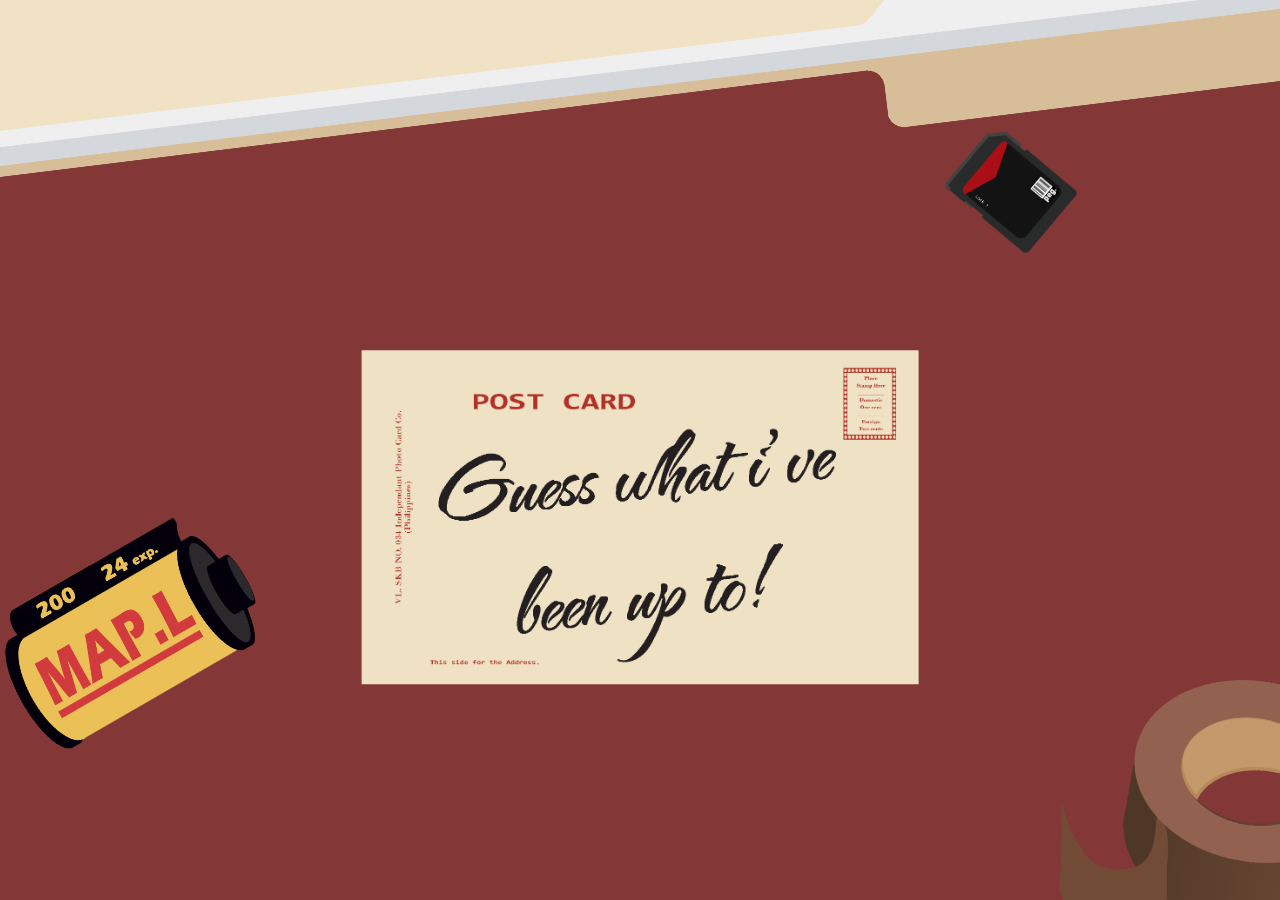
==== index.html @ 7d219b46 "Rename Index.html to index.html" ====
<!DOCTYPE html>
<html lang="en">
<head>
  <meta name="viewport" content="width=device-width, initial-scale=1.0">
  <title>My Portfolio</title>
  <link rel="stylesheet" href="style.css">
  <link rel="icon" type="image/x-icon" href="images/LOGO.png">
</head>


<body>
  <div class="container">
  <a href="About.html">
      <div class="letter"></div>
  </a>
      <div class="FOLDER"></div>
      <div class="SD"></div>
      <div class="FILM"></div>
      <div class="TAPE"></div>
</body>

</div>

</html>
---- style.css ----
/* General Styling */
body{
  background-color:#833737 ;
  font-family: "ByteBounce";
}

@font-face {
  font-family: ByteBounce;
  src: url(fonts/ByteBounce.ttf);
}

/* NAVIGATION */
ul {
  list-style-type: none;
}

a {
  display: inline-block;
  text-decoration: none;
  font-size: 3.5em;
  color: black;
  text-align: center;
}

a.PAGE{
color: #d65442;
}


a:hover{
  color: #d65442;
  cursor: grab;
}

nav{
  text-align: center;
  line-height: 250%;
}

.NAV_TEXT{
  position: fixed;
  bottom: 11%;
  left: -6%;
  width: 30%;
  height: 30%;
  transform: rotate(-10deg);
  z-index: 1;
}

.LETTER_MENU {
  background-image: url("images/OPEN_LETTER.png");
  position: fixed;
  bottom: 20%;
  left: -20%;
  width: 60%;
  height: 60%;
  transform: rotate(-10deg);
  background-size: contain;
  background-repeat: no-repeat;
  background-position: center;
  z-index: 1;
}

.FOLDER_BG{
  background-image: url("images/FOLDER.png");
  position: fixed;
  top: -40%;
  left: -65%;
  transform: rotate(-70deg);
  width: 100%;
  height: 100%;
  background-size: contain;
  background-repeat: no-repeat;
  background-position: center;
}

.FILM_BG{
  background-image: url("images/FILM.png");
  position: fixed;
  top: 34%;
  left: 3%;
  transform: rotate(10deg);
  width: 20%;
  height: 20%;
  background-size: contain;
  background-repeat: no-repeat;
  background-position: center;
}

.SD_BG{
  background-image: url("images/SD.png");
  position: fixed;
  top: 15%;
  left: 10%;
  transform: rotate(60deg);
  width: 12%;
  height: 12%;
  background-size: contain;
  background-repeat: no-repeat;
  background-position: center;
}



/* Home */
.letter {
  background-image: url("images/LETTER_BACK.png");
  position: fixed;
  top: 57.5%;
  left: 50%;
  transform: translate(-50%, -50%);
  width: 43.5%;
  height: 43.5%;
  background-size: contain;
  background-repeat: no-repeat;
  background-position: center;
}

.letter:hover {
  background-image: url("images/LETTER_FRONT.png");
  position: fixed;
  top: 54.5%;
  left: 50%;
  transform: translate(-50%, -50%);
  width: 50%;
  height: 50%;
  background-size: contain;
  background-repeat: no-repeat;
  background-position: center;
}

.SD{
  background-image: url("images/SD.png");
  position: fixed;
  top: 15%;
  left: 73%;
  transform: rotate(-50deg);
  width: 12%;
  height: 12%;
  background-size: contain;
  background-repeat: no-repeat;
  background-position: center;
}

.FILM{
  background-image: url("images/FILM.png");
  position: fixed;
  top: 60%;
  right: 80%;
  transform: rotate(-30deg);
  width: 20%;
  height: 20%;
  background-size: contain;
  background-repeat: no-repeat;
  background-position: center;
  z-index: 1;
}

.TAPE{
  background-image: url("images/TAPE.png");
  position: fixed;
  top: 75%;
  left: 80%;
  transform: rotate(10deg);
  width: 30%;
  height: 30%;
  background-size: contain;
  background-repeat: no-repeat;
  background-position: center;
}

.FOLDER{
  background-image: url("images/FOLDERSHORT.png");
  position: fixed;
  align-items: center;
  bottom: 40%;
  left: -10%;
  transform: rotate(-7deg);
  width: 120%;
  height: 120%;
  background-size: contain;
  background-repeat: no-repeat;
  background-position: center;
}





/* About */
.container {
  width: 100%;
  height: 100%;
  
}


.me{
  background-image: url("images/ME.png") ;
  top: -1%;  
  right: 5%;
  position: absolute;
  width: 90%;
  height: 100%;
  background-size: contain;
  background-repeat: no-repeat;
  background-position: center;
  z-index: 1;
}


section.ME{
  background-color: #f3eee9;
  position: absolute;
  top: 15%;  
  right: 3%;
  border-radius: 0.25em;
  display: inline-block;
  padding: 5%;
  padding-top: 1%;
  font-size: 40px;
  line-height: 40px;
  width: 55%;
  height: 60%;
  margin: 1%;

}

.selfie{
  background-image: url("images/selfie.png") ;
  top: 105%;  
  right: 70%;
  position: absolute;
  width: 50%;
  height: 50%;
  background-size: contain;
  background-repeat: no-repeat;
  background-position: center;
  z-index: 1;
}

section.ABOUT{
  background-color: #f3eee9;
  position: absolute;
  top: 20%;  
  right: 3%;
  border-radius: 0.25em;
  display: inline-block;
  padding-top: 60%;
  padding: 5%;
  font-size: 40px;
  line-height: 40px;
  margin: 1%;
  margin-top: 40%;
  width: 55%;
  height: 60%
}

.p{
  color: black;
}




/* Contact Info */
.contact-form{
  width: 600px;
  border-radius: 10px;

}

.btn {
  padding: 10px 40px;
  border-radius: 6px;
  font-family: "ByteBounce";
  font-size: 30px;
}

.btn:hover {
  background-color:  #f8ce65;
  color: #d82a2d;
}

textarea, input {
  padding: 10px 10px;
  border-radius: 6px;
  outline: none;
  width: 500px;
  text-align: left;
  border: #1d1817;
  border-style:ridge;
  font-family:monospace;
  font-size: 20px;
}

input {
  height: 25px;
}

input:hover , textarea:hover{
border: #d65442;
border-style: solid;
color: #d65442;
}

textarea {
  height: 240px;
}

form {
  font-size: 40px;
  line-height: 33px;
}

.CONTACT {
  background-color: #f3eee9;
  position: fixed;
  top: 4%;  
  right: 5%;
  border-radius: 10px;
  display: inline-block;
  padding: 80px;
  font-size: 40px;
  line-height: 40px;
  overflow-x: hidden;
  margin: 20px;
  width: 800px;
}





/* Socials */

.SOCIALS {
  position: fixed;
  top: 15%;
  left: 82%;
}

.social-nav {
  display: flex;
  position: absolute;
  top: 50%;
  left: 50%;
  transform: translate(-50%, -50%);
}

.social-nav li.nav {
  list-style: none;
}

.social-nav li a {
  width: 50px;
  height: 50px;
  background-color: #ffffff;
  font-size: 35px;
  align-items: center;
  justify-content: center;
  font-size: 25px;
  margin: 0 10px;
  display: flex;
  border-radius: 50%;
  position: relative;
  overflow: hidden;
  border: 3px solid #fff;
}





/* Icon */
.social-nav li a .icon {
  position: relative;
  color: #262626;
  transition: .5s;
  z-index: 3;
}

.social-nav li a:hover .icon {
  color: #fff;
  transform: rotateY(360deg);
}


.social-nav li a::before {
  content: "";
  position: absolute;
  top: 100%;
  left: 0;
  width: 100%;
  height: 100%;
  background: #d65442;
  transition: .5s;
  z-index: 2;
}

.social-nav li a:hover::before {
  top: 0;
}

ul li:nth-child(1) a:before{
  background: #f8ce65;
}

ul li:nth-child(2) a:before{
  background: #d65442;
}

ul li:nth-child(3) a:before {
  background: #833737;
}

ul li:nth-child(4) a:before {
  background:  #262626;
}







/* Portfolio */

.TITLE{
  position: absolute;
  font-size: 120px;
  top: 4%;
  left: 63%;
  transform: translateX(-50%);
  color: #f8ce65;
}

section.PORTFOLIO{
  background-color: #f3eee9;
  position: absolute;
  top: 15%;  
  right: 3%;
  border-radius: 10px;
  display: inline-block;
  padding: 80px;
  font-size: 40px;
  line-height: 40px;
  margin: 20px;
  width: 1090px;
  height: 2900px;
}

.SOD{
  position: absolute;
  top: 15%;
  left: 5%;
}

.SOD_ART{
  background-image: url("images/SOD_ART.png");
  position: absolute;
  width: 477.5px;
  height: 526.75px; 
  background-size: cover;
  top: 2%;
  left: 55%;
}

mark.PORT{
 font-size: 70px;
 background-color: #f3eee9;
}





/* Maharlika */

.MAHARLIKA{
  position: absolute;
  top: 20%;
  left: 6.5%;
}

.MAHARLIKA_IMG{
  background-image: url("images/MAHARLIKA.png");
  position: absolute;
  width: 1025.6px;
  height: 698px;
  background-size: cover;
  top: 23%;
  left: 9%;
}

.MAHA{
  position: absolute;
  top: 35.25%;
  left: 34.5%;
}

.MAHAR{
  position: absolute;
  top: 46%;
  left: 39%;
}





/* Taskly */

.TASKLY{
  position: absolute;
  top: 50%;
  left: 6.5%;
}

.TASKLY_IMG{
  background-image: url("images/TASKLY.png");
  position: absolute;
  width: 1144px;
  height: 639px;
  background-size: cover;
  top: 52%;
  left: 5%;
}





/* Record Store */

.RECORD{
  position: absolute;
  top: 75%;
  left: 6.5%;
}

.RECORD_IMG{
  background-image: url("images/RECORD.png");
  position: absolute;
  width: 1144px;
  height: 639px;
  background-size: cover;
  top: 77%;
  left: 5%;
}





/* Page Sizes */
body.HOME{
  height: 2300px;
}

body.PORTFOLIO{
  height: 3300px;
}


body.ABOUT{
  height: 1800px;
}



/* MEDIA STUFFS */
@media (max-width: 768px) {

html {
  overflow-x: hidden;
}

/* HOME 4 PHONE*/
.letter {
  top: 57.5%;
  left: 50%;
  width: 60%;
  height: 60%;
}

.letter:hover {
  top: 54.5%;
  left: 50%;
  width: 60%;
  height: 60%;
}

.SD{
  top: 15%;
  left: 73%;
  width: 10%;
  height: 10%;
}

.FILM{
  top: 60%;
  right: 80%;
  width: 30%;
  height: 30%;
}

.TAPE{
  top: 75%;
  left: 80%;
  width: 30%;
  height: 30%;
}

.FOLDER{
  bottom: 40%;
  left: -10%;
  width: 120%;
  height: 120%;
}


/* NAV 4 PHONE */
a {
  font-size: 3em;
}

.NAV_TEXT{
  bottom: -4.5%;
  left: -3%;
  width: 40%;
  height: 30%;
}

.LETTER_MENU {
  position: fixed;
  bottom: -20%;
  left: -9%;
  width: 60%;
  height: 60%;
}

.FOLDER_BG{
  top: -20%;
  left: -80%;
  width: 120%;
  height: 120%;
}

.FILM_BG{
  top: 80%;
  left: 60%;
  transform: rotate(20deg);
  width: 30%;
  height: 30%;
}

.SD_BG{
  top: 1%;
  left: 90%;
  width: 12%;
  height: 12%;

}

section.ABOUT{
  background-color: #f3eee9;
  position: absolute;
  top: 15%;  
  right: 3%;
  width: 60vh;
  height: 1000px;
}



}
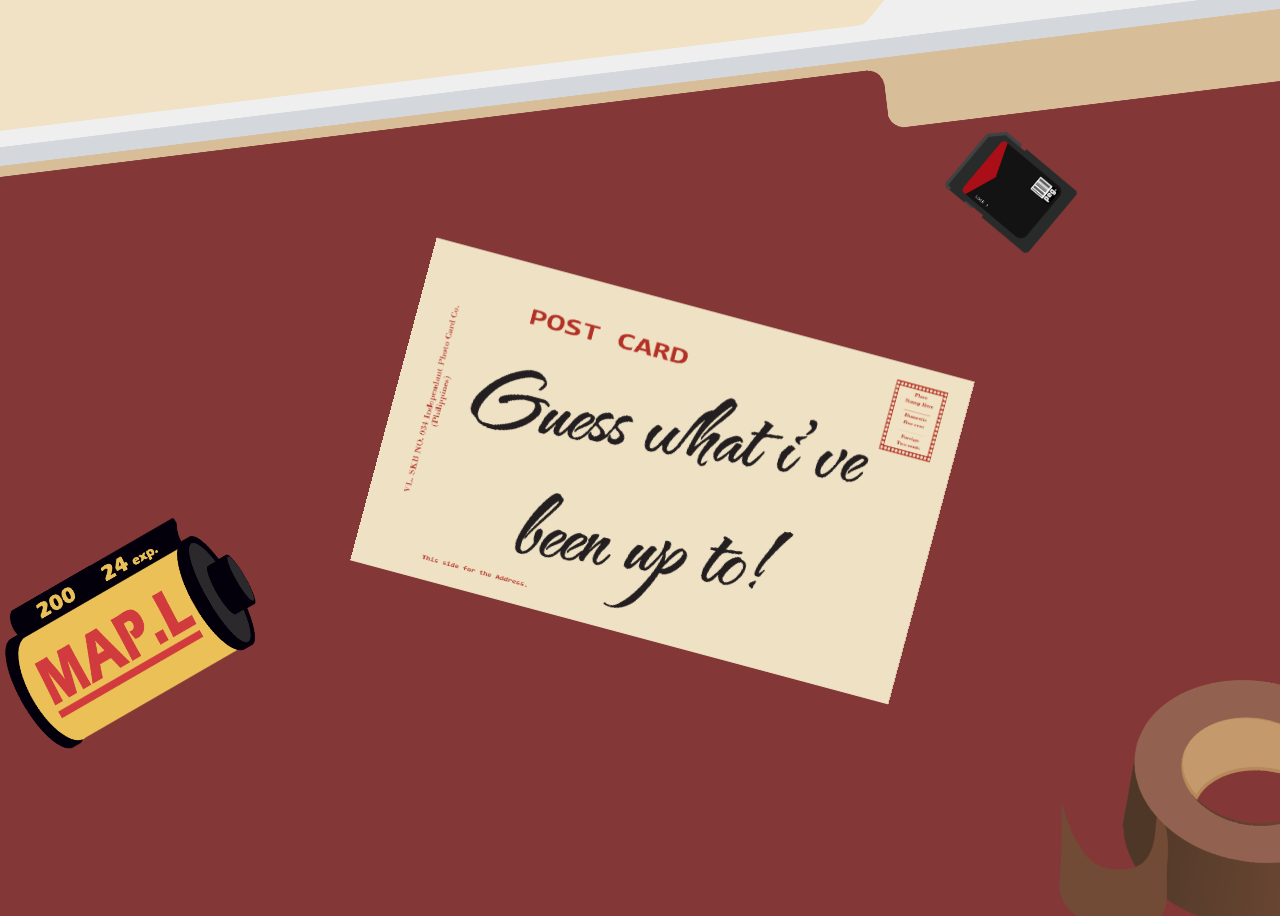
==== commit 5c0e196f: "Merge branch 'main' of https://github.com/Mapleinee/Portfolio" ====
--- a/index.html
+++ b/index.html
@@ -8,7 +8,7 @@
 </head>
 
 
-<body>
+<body class="WRAPPER">
   <div class="container">
   <a href="About.html">
       <div class="letter"></div>
--- a/style.css
+++ b/style.css
@@ -17,7 +17,6 @@
 a {
   display: inline-block;
   text-decoration: none;
-  font-size: 3.5em;
   color: black;
   text-align: center;
 }
@@ -32,33 +31,38 @@
   cursor: grab;
 }
 
-nav{
-  text-align: center;
-  line-height: 250%;
-}
-
-.NAV_TEXT{
-  position: fixed;
-  bottom: 11%;
-  left: -6%;
-  width: 30%;
-  height: 30%;
+/*wrappers*/
+.MENU_WRAPPER {
+  position: fixed;
+  top: 60%;
+  left: -20%;
+  width: 60vw;
   transform: rotate(-10deg);
-  z-index: 1;
 }
 
 .LETTER_MENU {
   background-image: url("images/OPEN_LETTER.png");
   position: fixed;
-  bottom: 20%;
-  left: -20%;
-  width: 60%;
-  height: 60%;
-  transform: rotate(-10deg);
-  background-size: contain;
-  background-repeat: no-repeat;
-  background-position: center;
-  z-index: 1;
+  top: 30%;
+  left: 25%;
+  width: 50%;
+  aspect-ratio: 1 / 1;
+  transform: rotate(-5deg);
+  background-size: contain;
+  background-repeat: no-repeat;
+  background-position: center;
+}
+
+.NAV_TEXT{
+  position: absolute;
+  left: 8%;
+  padding-top: 3%;
+  width: 80%;
+  font-size: 3vw;
+  line-height: 1;
+  text-align: center;
+  align-items: center;
+  transform: rotate(-5deg);
 }
 
 .FOLDER_BG{
@@ -103,17 +107,20 @@
 
 
 /* Home */
+
 .letter {
   background-image: url("images/LETTER_BACK.png");
   position: fixed;
-  top: 57.5%;
-  left: 50%;
+  top: 30.5%;
+  left: 30%;
   transform: translate(-50%, -50%);
   width: 43.5%;
   height: 43.5%;
   background-size: contain;
   background-repeat: no-repeat;
   background-position: center;
+  transform: rotate(15deg);
+  transition: all 0.8s cubic-bezier(0.68, -0.55, 0.265, 1.55);
 }
 
 .letter:hover {
@@ -189,77 +196,65 @@
 
 /* About */
 .container {
-  width: 100%;
-  height: 100%;
-  
-}
-
-
-.me{
+  width: 100vh;
+  height: 100vh;
+}
+
+
+section.ME{
   background-image: url("images/ME.png") ;
-  top: -1%;  
-  right: 5%;
-  position: absolute;
-  width: 90%;
-  height: 100%;
-  background-size: contain;
-  background-repeat: no-repeat;
-  background-position: center;
-  z-index: 1;
-}
-
-
-section.ME{
   background-color: #f3eee9;
   position: absolute;
   top: 15%;  
   right: 3%;
-  border-radius: 0.25em;
+  transform: rotate(3deg);
   display: inline-block;
   padding: 5%;
   padding-top: 1%;
   font-size: 40px;
   line-height: 40px;
+  margin: 1%;
   width: 55%;
-  height: 60%;
-  margin: 1%;
-
+  height: 50%;
+  background-size: contain;
+  background-repeat: no-repeat;
+  background-position: center;
 }
 
 .selfie{
   background-image: url("images/selfie.png") ;
-  top: 105%;  
-  right: 70%;
-  position: absolute;
-  width: 50%;
-  height: 50%;
+  top: 100%;  
+  right: 46%;
+  position: absolute; 
+  transform: rotate(-3deg);
+  width: 35%;
+  height: 35%;
   background-size: contain;
   background-repeat: no-repeat;
   background-position: center;
   z-index: 1;
 }
 
+
 section.ABOUT{
-  background-color: #f3eee9;
-  position: absolute;
-  top: 20%;  
+  background-image: url("images/ABOUT.png");
+  position: absolute;
+  top: 100%;  
   right: 3%;
   border-radius: 0.25em;
   display: inline-block;
-  padding-top: 60%;
+  transform: rotate(-3deg);
   padding: 5%;
+  padding-top: 1%;
   font-size: 40px;
   line-height: 40px;
   margin: 1%;
-  margin-top: 40%;
   width: 55%;
-  height: 60%
-}
-
-.p{
-  color: black;
-}
-
+  height: 61%;
+  background-size: contain;
+  background-repeat: no-repeat;
+  background-position: center;
+}
 
 
 
@@ -330,8 +325,6 @@
 
 
 
-
-
 /* Socials */
 
 .SOCIALS {
@@ -356,7 +349,6 @@
   width: 50px;
   height: 50px;
   background-color: #ffffff;
-  font-size: 35px;
   align-items: center;
   justify-content: center;
   font-size: 25px;
@@ -377,7 +369,6 @@
   position: relative;
   color: #262626;
   transition: .5s;
-  z-index: 3;
 }
 
 .social-nav li a:hover .icon {
@@ -395,7 +386,6 @@
   height: 100%;
   background: #d65442;
   transition: .5s;
-  z-index: 2;
 }
 
 .social-nav li a:hover::before {
@@ -562,7 +552,6 @@
   height: 3300px;
 }
 
-
 body.ABOUT{
   height: 1800px;
 }
@@ -578,8 +567,8 @@
 
 /* HOME 4 PHONE*/
 .letter {
-  top: 57.5%;
-  left: 50%;
+  top: 20.5%;
+  left: 30%;
   width: 60%;
   height: 60%;
 }
@@ -619,59 +608,39 @@
   height: 120%;
 }
 
-
-/* NAV 4 PHONE */
-a {
-  font-size: 3em;
-}
+.MENU_WRAPPER {
+  position: fixed;
+  top: 60%;
+  left: -10%;
+  width: 60vw;
+  transform: rotate(-10deg);
+  z-index: 9999;
+}
+
 
 .NAV_TEXT{
-  bottom: -4.5%;
-  left: -3%;
-  width: 40%;
-  height: 30%;
-}
-
-.LETTER_MENU {
-  position: fixed;
-  bottom: -20%;
-  left: -9%;
-  width: 60%;
-  height: 60%;
-}
-
-.FOLDER_BG{
-  top: -20%;
-  left: -80%;
-  width: 120%;
-  height: 120%;
-}
-
-.FILM_BG{
-  top: 80%;
-  left: 60%;
-  transform: rotate(20deg);
-  width: 30%;
-  height: 30%;
-}
-
-.SD_BG{
-  top: 1%;
-  left: 90%;
-  width: 12%;
-  height: 12%;
-
-}
+  left: 5%;
+}
+
+section.ME{
+  width: 55%;
+  height: 20%;
+}
+
+.selfie{
+  top: 44%;  
+  right: 55%;
+  width: 20%;
+  height: 20%;
+}
+
 
 section.ABOUT{
-  background-color: #f3eee9;
-  position: absolute;
-  top: 15%;  
+  top: 30%;  
   right: 3%;
-  width: 60vh;
-  height: 1000px;
-}
-
-
+  margin: 1%;
+  width: 55%;
+  height: 61%;
+}
 
 }
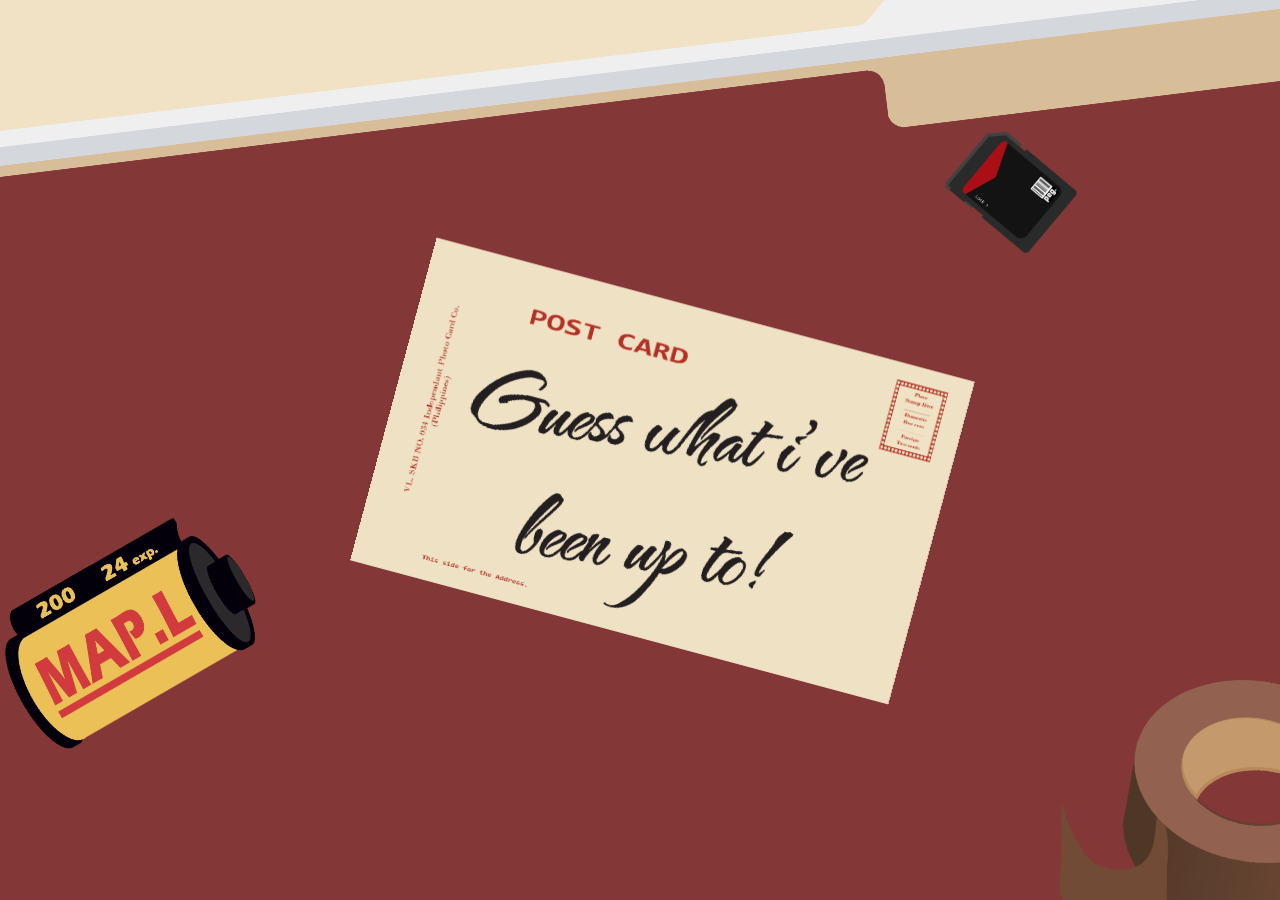
==== commit 8b013ff1: "test for sizing" ====
--- a/index.html
+++ b/index.html
@@ -8,11 +8,12 @@
 </head>
 
 
+  <a href="About.html">
+
 <body class="WRAPPER">
   <div class="container">
-  <a href="About.html">
-      <div class="letter"></div>
-  </a>
+    <div class="letter"></div>
+
       <div class="FOLDER"></div>
       <div class="SD"></div>
       <div class="FILM"></div>
@@ -20,5 +21,5 @@
 </body>
 
 </div>
-
-</html>
+  </a>
+</html>
--- a/style.css
+++ b/style.css
@@ -32,12 +32,14 @@
 }
 
 /*wrappers*/
+
 .MENU_WRAPPER {
   position: fixed;
   top: 60%;
   left: -20%;
   width: 60vw;
   transform: rotate(-10deg);
+  z-index: 9999;
 }
 
 .LETTER_MENU {
@@ -196,8 +198,9 @@
 
 /* About */
 .container {
-  width: 100vh;
-  height: 100vh;
+  width: 100%;
+  height: 100%;
+  overflow-x: hidden;
 }
 
 
@@ -205,7 +208,7 @@
   background-image: url("images/ME.png") ;
   background-color: #f3eee9;
   position: absolute;
-  top: 15%;  
+  top: 10%;  
   right: 3%;
   transform: rotate(3deg);
   display: inline-block;
@@ -223,12 +226,12 @@
 
 .selfie{
   background-image: url("images/selfie.png") ;
-  top: 100%;  
+  top: 90%;  
   right: 46%;
   position: absolute; 
   transform: rotate(-3deg);
-  width: 35%;
-  height: 35%;
+  width: 38%;
+  height: 38%;
   background-size: contain;
   background-repeat: no-repeat;
   background-position: center;
@@ -239,7 +242,7 @@
 section.ABOUT{
   background-image: url("images/ABOUT.png");
   position: absolute;
-  top: 100%;  
+  top: 85%;  
   right: 3%;
   border-radius: 0.25em;
   display: inline-block;
@@ -363,7 +366,6 @@
 
 
 
-
 /* Icon */
 .social-nav li a .icon {
   position: relative;
@@ -552,8 +554,8 @@
   height: 3300px;
 }
 
-body.ABOUT{
-  height: 1800px;
+section.ABOUT{
+  height: 700px;
 }
 
 
@@ -562,6 +564,10 @@
 @media (max-width: 768px) {
 
 html {
+  overflow-x: hidden;
+}
+.container {
+  width: 768px;
   overflow-x: hidden;
 }
 
@@ -578,6 +584,7 @@
   left: 50%;
   width: 60%;
   height: 60%;
+
 }
 
 .SD{
@@ -611,7 +618,7 @@
 .MENU_WRAPPER {
   position: fixed;
   top: 60%;
-  left: -10%;
+  left: -20%;
   width: 60vw;
   transform: rotate(-10deg);
   z-index: 9999;
@@ -636,7 +643,7 @@
 
 
 section.ABOUT{
-  top: 30%;  
+  top: 40%;  
   right: 3%;
   margin: 1%;
   width: 55%;
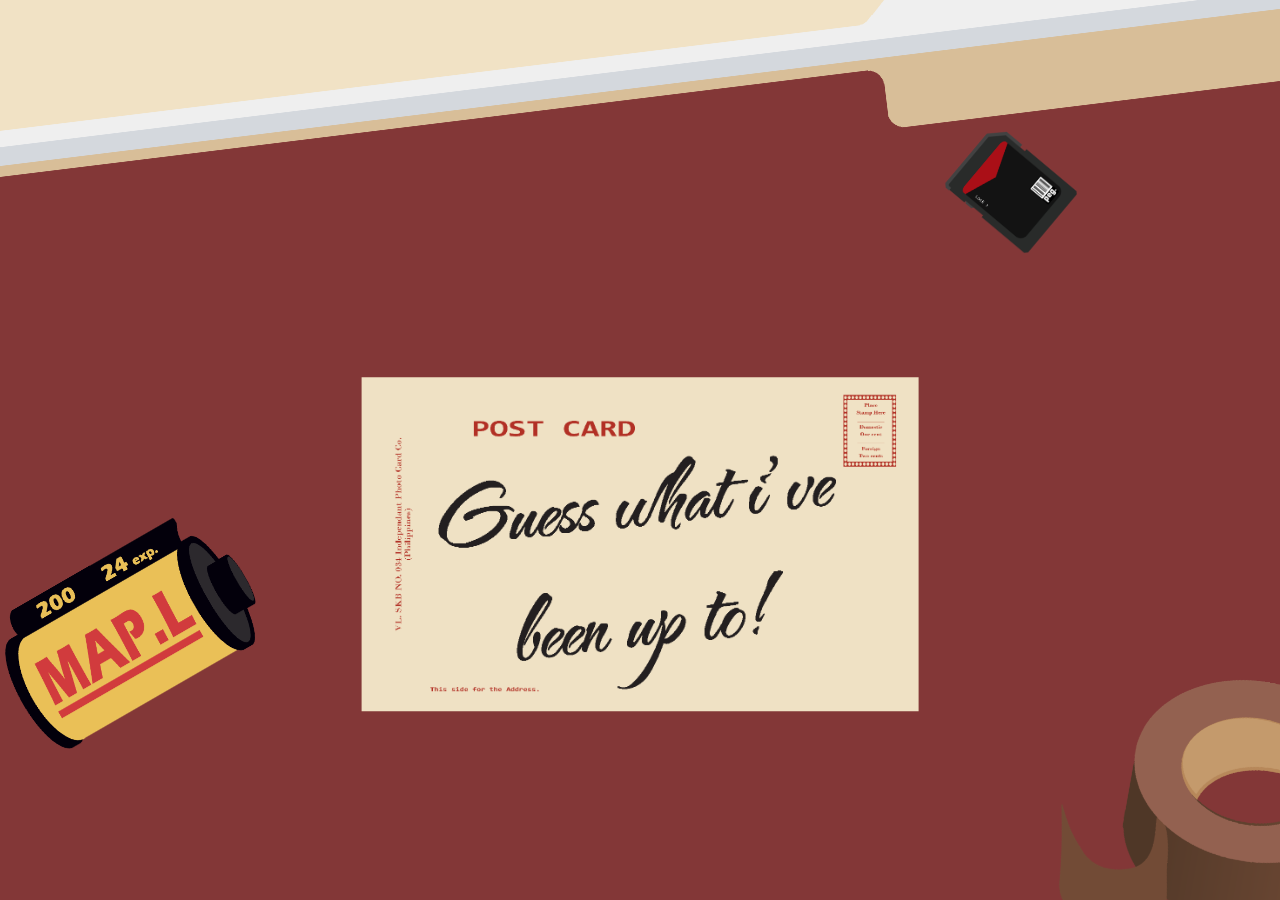
==== commit f4712ac4: "TRYING TO FIX EVERYTHING(NO LIE)" ====
--- a/index.html
+++ b/index.html
@@ -8,18 +8,20 @@
 </head>
 
 
-  <a href="About.html">
 
 <body class="WRAPPER">
-  <div class="container">
+    <a href="About.html">
+  </div>
+  
+
     <div class="letter"></div>
-
       <div class="FOLDER"></div>
       <div class="SD"></div>
       <div class="FILM"></div>
       <div class="TAPE"></div>
+    </a>
+
+
 </body>
 
-</div>
-  </a>
 </html>
--- a/style.css
+++ b/style.css
@@ -1,8 +1,9 @@
 /* General Styling */
 body{
   background-color:#833737 ;
-  font-family: "ByteBounce";
-}
+  font-family: "ByteBounce"; 
+ }
+
 
 @font-face {
   font-family: ByteBounce;
@@ -31,12 +32,12 @@
   cursor: grab;
 }
 
-/*wrappers*/
+/*NAVIGATION BG STUFF*/
 
 .MENU_WRAPPER {
   position: fixed;
+  left: -20%;
   top: 60%;
-  left: -20%;
   width: 60vw;
   transform: rotate(-10deg);
   z-index: 9999;
@@ -45,7 +46,6 @@
 .LETTER_MENU {
   background-image: url("images/OPEN_LETTER.png");
   position: fixed;
-  top: 30%;
   left: 25%;
   width: 50%;
   aspect-ratio: 1 / 1;
@@ -56,7 +56,7 @@
 }
 
 .NAV_TEXT{
-  position: absolute;
+  position: fixed;
   left: 8%;
   padding-top: 3%;
   width: 80%;
@@ -109,33 +109,35 @@
 
 
 /* Home */
-
 .letter {
   background-image: url("images/LETTER_BACK.png");
   position: fixed;
-  top: 30.5%;
-  left: 30%;
+  top: 60.5%;
+  left: 50%;
   transform: translate(-50%, -50%);
   width: 43.5%;
   height: 43.5%;
   background-size: contain;
   background-repeat: no-repeat;
   background-position: center;
-  transform: rotate(15deg);
-  transition: all 0.8s cubic-bezier(0.68, -0.55, 0.265, 1.55);
+  transition: transform 1500ms;
+  transform-style: preserve-3d;
+  transition: all 0.9s cubic-bezier(0.68, -0.55, 0.265, 1.55);
 }
 
 .letter:hover {
   background-image: url("images/LETTER_FRONT.png");
   position: fixed;
-  top: 54.5%;
-  left: 50%;
+  top: 38.5%;
+  left: 28%;
   transform: translate(-50%, -50%);
-  width: 50%;
-  height: 50%;
-  background-size: contain;
-  background-repeat: no-repeat;
-  background-position: center;
+  width: 45.5%;
+  height: 45.5%;
+  background-size: contain;
+  background-repeat: no-repeat;
+  background-position: center; 
+  transform: rotateY(180deg);
+
 }
 
 .SD{
@@ -192,80 +194,93 @@
   background-position: center;
 }
 
-
-
-
+/* Footer*/
+footer{
+  background-image: url("images/PAPER/3.png"); 
+  width: 100%;
+  height: 30vh;
+  background-size: contain;
+  background-repeat: no-repeat;
+  background-position: center;
+  display: flex;
+}
+
+.footer {
+  font-size: 4em;
+  align-items: center;
+  text-align: left;
+  padding-top: 4%;
+  padding-left: 31%;
+  width: 30%;
+}
+
+.footerr{
+  font-size: 3em;
+  align-items: center;
+  padding-top: 4%;
+  padding-right: 25%;
+  text-align: right;
+
+}
+
+img{
+  height: 60px;
+}
+
+img.phone{
+  height: 50px;
+}
 
 /* About */
 .container {
   width: 100%;
-  height: 100%;
-  overflow-x: hidden;
-}
-
-
-section.ME{
+}
+
+
+.ABOUT{
+  display: flex;
+  justify-content: center;
+  align-items: center;
+  padding: 100px;
+  padding-top: 5%;
+  padding-left: 25%;
+}
+
+.ME, .ABOUTME{
+ display: flex;
+  gap: 10px;
+  background-size: contain;
+  background-repeat: no-repeat;
+  background-position: center;
+}
+
+  .ME{
   background-image: url("images/ME.png") ;
+  transform: rotate(-5deg);
+  width: 60%;
+  height: 80vh;
+}
+
+.ABOUTME{
+  background-image: url("images/ABOUT.png");
+  transform: rotate(5deg);
+  width: 40%;
+  height: 80vh;
+}
+
+.EXP{
   background-color: #f3eee9;
-  position: absolute;
-  top: 10%;  
-  right: 3%;
-  transform: rotate(3deg);
-  display: inline-block;
-  padding: 5%;
-  padding-top: 1%;
-  font-size: 40px;
-  line-height: 40px;
-  margin: 1%;
-  width: 55%;
-  height: 50%;
-  background-size: contain;
-  background-repeat: no-repeat;
-  background-position: center;
-}
-
-.selfie{
-  background-image: url("images/selfie.png") ;
-  top: 90%;  
-  right: 46%;
-  position: absolute; 
-  transform: rotate(-3deg);
-  width: 38%;
-  height: 38%;
-  background-size: contain;
-  background-repeat: no-repeat;
-  background-position: center;
-  z-index: 1;
-}
-
-
-section.ABOUT{
-  background-image: url("images/ABOUT.png");
-  position: absolute;
-  top: 85%;  
-  right: 3%;
-  border-radius: 0.25em;
-  display: inline-block;
-  transform: rotate(-3deg);
-  padding: 5%;
-  padding-top: 1%;
-  font-size: 40px;
-  line-height: 40px;
-  margin: 1%;
-  width: 55%;
-  height: 61%;
-  background-size: contain;
-  background-repeat: no-repeat;
-  background-position: center;
-}
-
+  width: 80vh;
+  height: 60vh;
+  border-radius: 1em;
+  padding: 10%;
+}
 
 
 /* Contact Info */
 .contact-form{
   width: 600px;
   border-radius: 10px;
-
 }
 
 .btn {
@@ -311,19 +326,56 @@
   line-height: 33px;
 }
 
+.CONTACTPAGE{
+  display: flex;
+  justify-content: center;
+  align-items: center;
+  height: 800px;
+  padding: 100px;
+  padding-top: 150px;
+  padding-left: 25%;
+}
+
+.CONTACTINFO{
+  padding-top: 40%;
+}
+
+.APPS, .CONTACTME{
+ display: flex;
+  gap: 10px;
+  background-size: contain;
+  background-repeat: no-repeat;
+  background-position: center;
+}
+
+  .CONTACTME{
+  background-image: url("images/CONTACTME.png") ;
+  transform: rotate(-5deg);
+  width: 60%;
+  height: 600px;
+}
+
+.APPS{
+  background-image: url("images/APPS.png");
+  transform: rotate(5deg);
+  width: 40%;
+  height: 600px;
+}
+
+
 .CONTACT {
   background-color: #f3eee9;
-  position: fixed;
-  top: 4%;  
-  right: 5%;
-  border-radius: 10px;
   display: inline-block;
+  position: relative;
+  border-radius: 0.25em;
+  display: flex;
   padding: 80px;
   font-size: 40px;
   line-height: 40px;
   overflow-x: hidden;
-  margin: 20px;
-  width: 800px;
+  margin: 5%;
+  margin-left: 10%;
+  width: 80vh;
 }
 
 
@@ -546,108 +598,96 @@
 
 
 /* Page Sizes */
-body.HOME{
-  height: 2300px;
-}
-
 body.PORTFOLIO{
   height: 3300px;
 }
 
-section.ABOUT{
-  height: 700px;
-}
-
-
-
-/* MEDIA STUFFS */
+body.ABOUT{
+  width: 100%;
+}
+
+
+/*PHONE MEDIA STUFFS*/
 @media (max-width: 768px) {
 
-html {
-  overflow-x: hidden;
-}
-.container {
-  width: 768px;
-  overflow-x: hidden;
-}
-
-/* HOME 4 PHONE*/
+html , body{
+    overflow-x: hidden !important;
+}
+  
+
+
+.ABOUT{
+  display: inline-block;
+  justify-content: center;
+  align-items: center;
+  width: 100%;
+  height: 100vh;
+  padding: 50px;
+}
+
+.ME, .ABOUTME{
+ display: flex;
+  background-size: contain;
+  background-repeat: no-repeat;
+  background-position: center;
+}
+
+  .ME{
+  background-image: url("images/ME.png") ;
+  transform: rotate(-5deg);
+  width: 90%;
+  height: 300px;
+}
+
+.ABOUTME{
+  background-image: url("images/ABOUT.png");
+  transform: rotate(5deg);
+  width: 90%;
+  height: 580px;
+  margin-left: 10%;
+}
+
+
+/*PHONE NAVIGATION*/
+.NAV_TEXT{
+  left: 7%;
+  padding-top: 3%;
+  font-size: 5vw;
+}
+
+.MENU_WRAPPER {
+  top: 75%;
+  left: -40%;
+  width: 100vw;
+}
+
+/*BG IMGS*/
+.FILM_BG{
+  top: 55%;
+  left: 3%;
+  width: 25%;
+}
+
+.SD_BG{
+  top: 35%;
+  left: 13%;
+  width: 8%;
+}
+
 .letter {
-  top: 20.5%;
-  left: 30%;
-  width: 60%;
-  height: 60%;
+  width: 60.5%;
+  height: 60.5%;
+  top: 55%;
+  left: 55%;
 }
 
 .letter:hover {
-  top: 54.5%;
-  left: 50%;
-  width: 60%;
-  height: 60%;
-
-}
-
-.SD{
-  top: 15%;
-  left: 73%;
-  width: 10%;
-  height: 10%;
-}
-
-.FILM{
-  top: 60%;
-  right: 80%;
-  width: 30%;
-  height: 30%;
-}
-
-.TAPE{
-  top: 75%;
-  left: 80%;
-  width: 30%;
-  height: 30%;
-}
-
-.FOLDER{
-  bottom: 40%;
-  left: -10%;
-  width: 120%;
-  height: 120%;
-}
-
-.MENU_WRAPPER {
-  position: fixed;
-  top: 60%;
-  left: -20%;
-  width: 60vw;
-  transform: rotate(-10deg);
-  z-index: 9999;
-}
-
-
-.NAV_TEXT{
-  left: 5%;
-}
-
-section.ME{
-  width: 55%;
-  height: 20%;
-}
-
-.selfie{
-  top: 44%;  
-  right: 55%;
-  width: 20%;
-  height: 20%;
-}
-
-
-section.ABOUT{
-  top: 40%;  
-  right: 3%;
-  margin: 1%;
-  width: 55%;
-  height: 61%;
-}
+  width: 60.5%;
+  height: 60.5%;
+  top: 55%;
+  left: 55%;
+}
+
+
 
 }
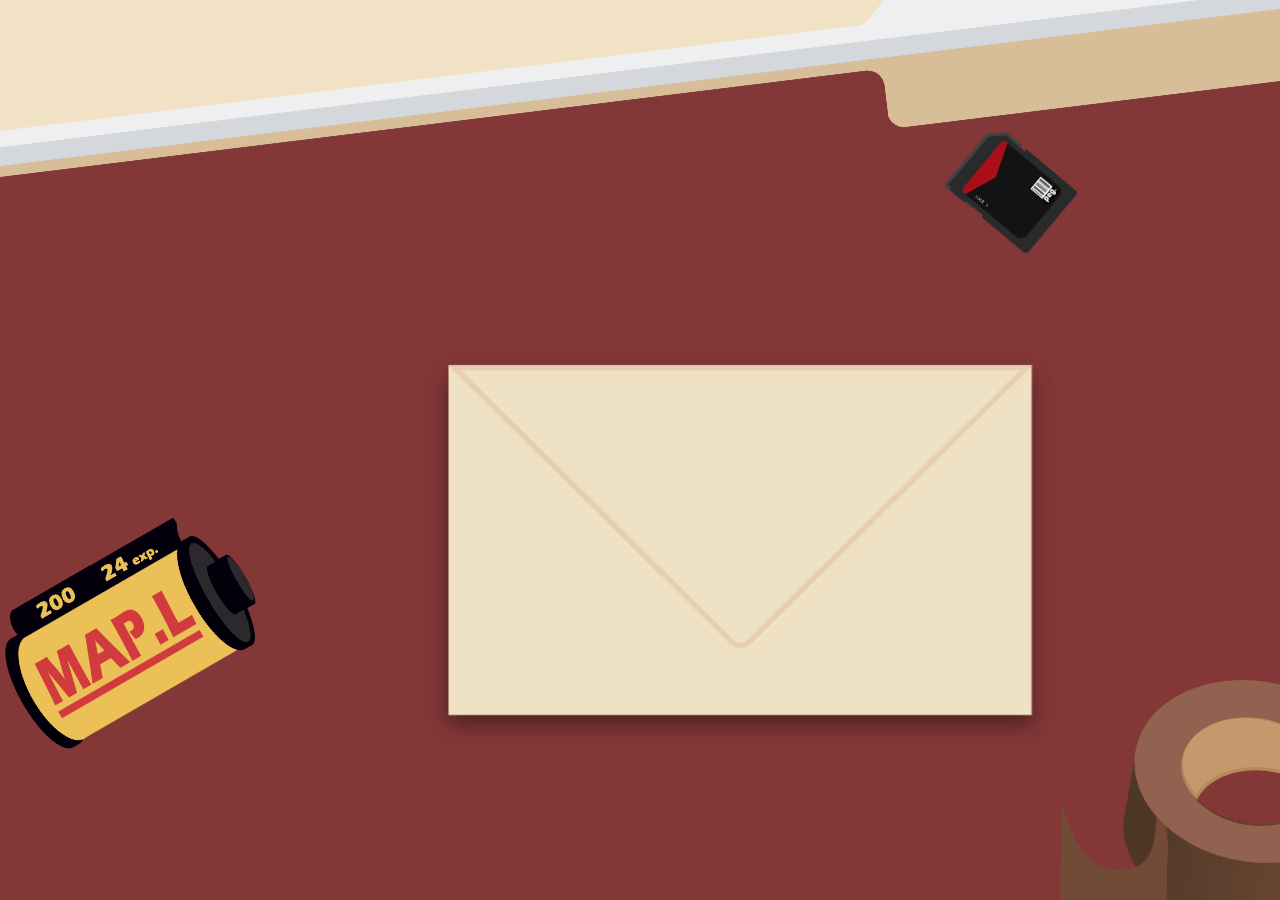
==== commit 5ff73dd1: "wow I actually fixed sizing... I think" ====
--- a/index.html
+++ b/index.html
@@ -8,20 +8,21 @@
 </head>
 
 
-
-<body class="WRAPPER">
     <a href="About.html">
-  </div>
-  
-
-    <div class="letter"></div>
       <div class="FOLDER"></div>
       <div class="SD"></div>
       <div class="FILM"></div>
       <div class="TAPE"></div>
-    </a>
 
 
-</body>
+
+<div class="flippy">
+  <div class="card">
+    <div class="front"></div>
+    <div class="back"></div>
+  </div>
+</div>
+  
+  </a>
 
 </html>
--- a/style.css
+++ b/style.css
@@ -32,7 +32,7 @@
   cursor: grab;
 }
 
-/*NAVIGATION BG STUFF*/
+/*NAVIGATION N BG STUFF*/
 
 .MENU_WRAPPER {
   position: fixed;
@@ -43,6 +43,12 @@
   z-index: 9999;
 }
 
+.LETTER_MENU, .SD_BG, .FILM_BG, .FOLDER_BG{
+  background-size: contain;
+  background-repeat: no-repeat;
+  background-position: center;
+}
+
 .LETTER_MENU {
   background-image: url("images/OPEN_LETTER.png");
   position: fixed;
@@ -50,9 +56,6 @@
   width: 50%;
   aspect-ratio: 1 / 1;
   transform: rotate(-5deg);
-  background-size: contain;
-  background-repeat: no-repeat;
-  background-position: center;
 }
 
 .NAV_TEXT{
@@ -75,9 +78,6 @@
   transform: rotate(-70deg);
   width: 100%;
   height: 100%;
-  background-size: contain;
-  background-repeat: no-repeat;
-  background-position: center;
 }
 
 .FILM_BG{
@@ -88,9 +88,6 @@
   transform: rotate(10deg);
   width: 20%;
   height: 20%;
-  background-size: contain;
-  background-repeat: no-repeat;
-  background-position: center;
 }
 
 .SD_BG{
@@ -101,44 +98,60 @@
   transform: rotate(60deg);
   width: 12%;
   height: 12%;
-  background-size: contain;
-  background-repeat: no-repeat;
-  background-position: center;
-}
-
-
-
-/* Home */
-.letter {
+}
+
+/*letter flipping*/
+.flippy{
+  width: 65vh;
+  height: 80%;
+  top: 20%;
+  left: 35%;
+  position: absolute;
+  filter: drop-shadow(0 10px 10px rgba(0, 0, 0, 0.4));
+}
+
+.flip-target{
+  width: 100%;
+  height: 100%;
+  transition: transform 0.6s ease;
+  background-size: contain;
+  background-repeat: no-repeat;
+  background-position: center; 
+}
+
+.card {
+  transform-style: preserve-3d;
+  width: 100%;
+  height: 100%;
+  transition: transform 0.6s ease;
+}
+
+.flippy:hover .card {
+  transform: rotateY(180deg);
+}
+
+.front,
+.back {
+  position: absolute;
+  width: 100%;
+  height: 100%;
+  backface-visibility: hidden;
+  background-size: contain;
+  background-repeat: no-repeat;
+  background-position: center;
+}
+
+.front{
+   background-image: url("images/LETTER_FRONT.png");
+
+  }
+
+.back {
   background-image: url("images/LETTER_BACK.png");
-  position: fixed;
-  top: 60.5%;
-  left: 50%;
-  transform: translate(-50%, -50%);
-  width: 43.5%;
-  height: 43.5%;
-  background-size: contain;
-  background-repeat: no-repeat;
-  background-position: center;
-  transition: transform 1500ms;
-  transform-style: preserve-3d;
-  transition: all 0.9s cubic-bezier(0.68, -0.55, 0.265, 1.55);
-}
-
-.letter:hover {
-  background-image: url("images/LETTER_FRONT.png");
-  position: fixed;
-  top: 38.5%;
-  left: 28%;
-  transform: translate(-50%, -50%);
-  width: 45.5%;
-  height: 45.5%;
-  background-size: contain;
-  background-repeat: no-repeat;
-  background-position: center; 
   transform: rotateY(180deg);
-
-}
+}
+
+/*BG STUFF*/
 
 .SD{
   background-image: url("images/SD.png");
@@ -196,39 +209,32 @@
 
 /* Footer*/
 footer{
-  background-image: url("images/PAPER/3.png"); 
-  width: 100%;
-  height: 30vh;
-  background-size: contain;
-  background-repeat: no-repeat;
-  background-position: center;
+  background-color: #f3eee9; 
+  flex-direction: column;
+  align-items: right;
+  text-align: right;
   display: flex;
+  padding: 50px;
+  line-height: 20px;
 }
 
 .footer {
-  font-size: 4em;
-  align-items: center;
-  text-align: left;
-  padding-top: 4%;
-  padding-left: 31%;
-  width: 30%;
+  font-size: 20px;
 }
 
 .footerr{
-  font-size: 3em;
-  align-items: center;
-  padding-top: 4%;
-  padding-right: 25%;
-  text-align: right;
-
+  font-size: 20px;
+  color: #d82a2d;
 }
 
 img{
-  height: 60px;
+  height: 30px;
+  width: 20px;
 }
 
 img.phone{
-  height: 50px;
+  height: 25px;
+  width: 15px;
 }
 
 /* About */
@@ -279,8 +285,12 @@
 
 /* Contact Info */
 .contact-form{
-  width: 600px;
+  width: 100%;
   border-radius: 10px;
+  align-items: center;
+  justify-content: center;
+  font-size: 30px;
+  line-height: 20px;
 }
 
 .btn {
@@ -299,16 +309,11 @@
   padding: 10px 10px;
   border-radius: 6px;
   outline: none;
-  width: 500px;
+  width: 600px;
   text-align: left;
   border: #1d1817;
   border-style:ridge;
   font-family:monospace;
-  font-size: 20px;
-}
-
-input {
-  height: 25px;
 }
 
 input:hover , textarea:hover{
@@ -318,20 +323,21 @@
 }
 
 textarea {
-  height: 240px;
-}
-
-form {
-  font-size: 40px;
-  line-height: 33px;
+  height: 600px;
+}
+
+
+input, textarea {
+  font-size: 15px;
 }
 
 .CONTACTPAGE{
   display: flex;
   justify-content: center;
   align-items: center;
-  height: 800px;
-  padding: 100px;
+  flex-direction: column;
+  height: 100%;
+  padding: 10px;
   padding-top: 150px;
   padding-left: 25%;
 }
@@ -339,43 +345,44 @@
 .CONTACTINFO{
   padding-top: 40%;
 }
-
-.APPS, .CONTACTME{
- display: flex;
-  gap: 10px;
-  background-size: contain;
-  background-repeat: no-repeat;
-  background-position: center;
-}
-
-  .CONTACTME{
-  background-image: url("images/CONTACTME.png") ;
-  transform: rotate(-5deg);
-  width: 60%;
-  height: 600px;
-}
-
-.APPS{
-  background-image: url("images/APPS.png");
-  transform: rotate(5deg);
-  width: 40%;
-  height: 600px;
-}
-
 
 .CONTACT {
   background-color: #f3eee9;
   display: inline-block;
   position: relative;
-  border-radius: 0.25em;
+  border-radius: 10px;
   display: flex;
   padding: 80px;
-  font-size: 40px;
-  line-height: 40px;
   overflow-x: hidden;
   margin: 5%;
-  margin-left: 10%;
-  width: 80vh;
+  width: 800px;
+  justify-content: center;
+}
+
+.APPS, .CONTACTME{
+ display: flex;
+  gap: 10px;
+  background-size: contain;
+  background-repeat: no-repeat;
+  background-position: center;
+}
+
+  .CONTACTME{
+  background-image: url("images/CONTACTME.png") ;
+  width: 30%;
+  height: 600px;
+  position: relative;
+
+}
+
+.APPS{
+  background-image: url("images/APPS.png");
+  width: 40%;
+  height: 600px;
+  position: relative;
+  top: 100%;
+  left: 50%;
+  transform: translate(-50%, -50%);
 }
 
 
@@ -478,6 +485,7 @@
   transform: translateX(-50%);
   color: #f8ce65;
 }
+
 
 section.PORTFOLIO{
   background-color: #f3eee9;
@@ -688,6 +696,28 @@
   left: 55%;
 }
 
-
-
+.footer {
+  font-size: 20px;
+  align-items: center;
+  text-align: left;
+  padding-top: 4%;
+  padding-left: 31%;
+  width: 10%;
+}
+
+.footerr{
+  font-size: 10px;
+  align-items: center;
+  padding-top: 4%;
+  padding-right: 25%;
+  text-align: right;
+}
+
+img{
+  height: 12px;
+}
+
+img.phone{
+  height: 10px;
+}
 }
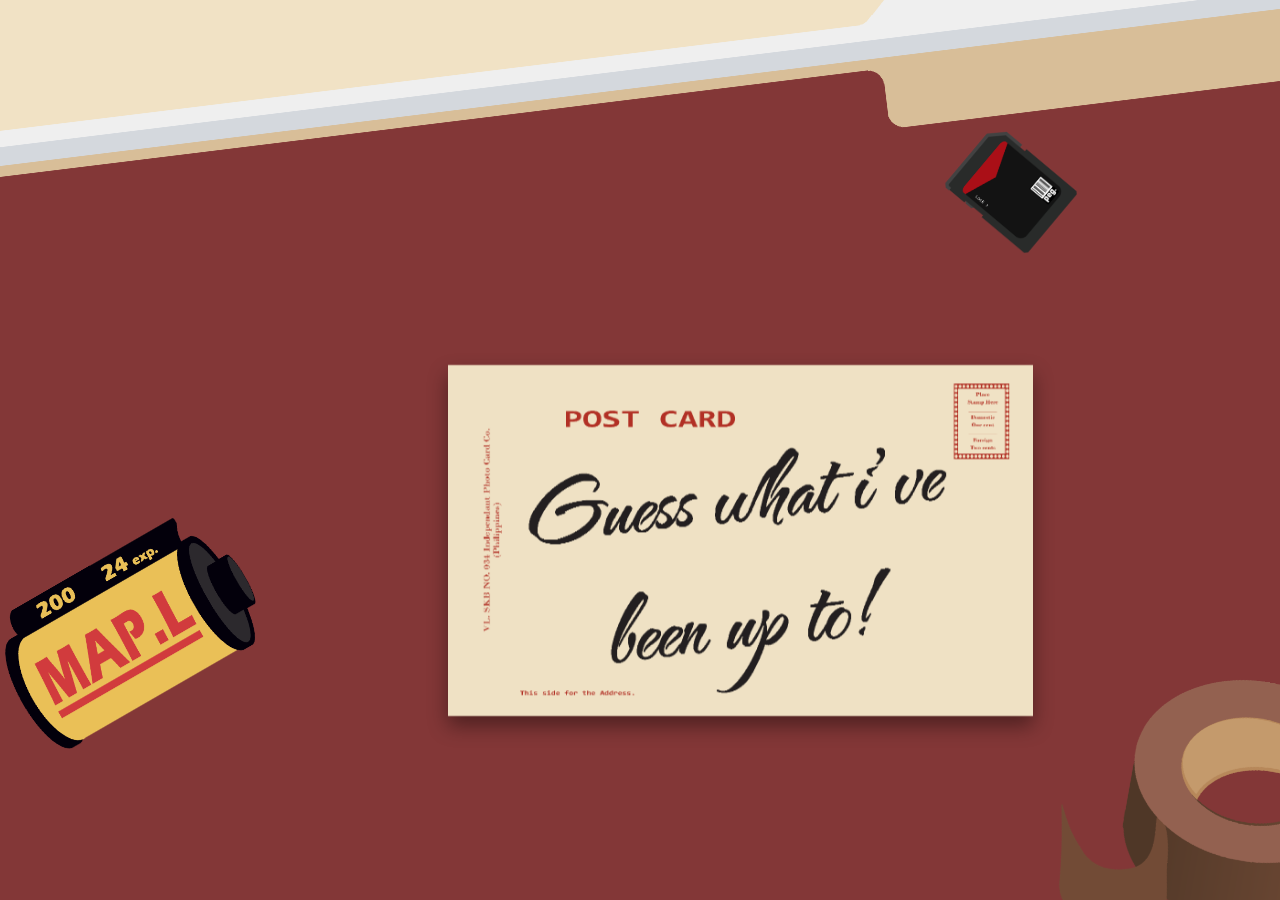
==== commit ed4bde58: "MEDIA RESPONSIVENESS ?! - Home - Contact me - About me 1024px, 768px, 468px" ====
--- a/index.html
+++ b/index.html
@@ -10,9 +10,9 @@
 
     <a href="About.html">
       <div class="FOLDER"></div>
-      <div class="SD"></div>
-      <div class="FILM"></div>
-      <div class="TAPE"></div>
+      <div class="SD hover"></div>
+      <div class="FILM hover"></div>
+      <div class="TAPE hover"></div>
 
 
 
--- a/style.css
+++ b/style.css
@@ -40,7 +40,6 @@
   top: 60%;
   width: 60vw;
   transform: rotate(-10deg);
-  z-index: 9999;
 }
 
 .LETTER_MENU, .SD_BG, .FILM_BG, .FOLDER_BG{
@@ -142,12 +141,12 @@
 }
 
 .front{
-   background-image: url("images/LETTER_FRONT.png");
+   background-image: url("images/LETTER_BACK.png");
 
   }
 
 .back {
-  background-image: url("images/LETTER_BACK.png");
+  background-image: url("images/LETTER_FRONT.png");
   transform: rotateY(180deg);
 }
 
@@ -177,7 +176,6 @@
   background-size: contain;
   background-repeat: no-repeat;
   background-position: center;
-  z-index: 1;
 }
 
 .TAPE{
@@ -214,8 +212,9 @@
   align-items: right;
   text-align: right;
   display: flex;
-  padding: 50px;
+  padding: 20px;
   line-height: 20px;
+  z-index: 2;
 }
 
 .footer {
@@ -235,6 +234,12 @@
 img.phone{
   height: 25px;
   width: 15px;
+}
+
+img:hover{
+  transform: scale(1.25);
+  transition: all 0.9s cubic-bezier(0.68, -0.55, 0.265, 1.55);
+
 }
 
 /* About */
@@ -270,18 +275,32 @@
 .ABOUTME{
   background-image: url("images/ABOUT.png");
   transform: rotate(5deg);
-  width: 40%;
-  height: 80vh;
+  width: 60vh;
+  height: 100%;
+}
+
+p.ABOUTTEXT{
+  padding: 20%;
+  padding-top: 20% ;
+  transform: rotate(2deg);
+  font-size: 1rem;
+  font-family:  monospace;
 }
 
 .EXP{
   background-color: #f3eee9;
-  width: 80vh;
-  height: 60vh;
-  border-radius: 1em;
-  padding: 10%;
-}
-
+  width: 100vh;
+  height: 100%;
+  border-radius: 5px;
+  padding: 5%;
+  z-index: 1;
+}
+
+p.EXPTEXT{
+  padding: 5%;
+  font-size: 18px;
+  font-family:  monospace;
+}
 
 /* Contact Info */
 .contact-form{
@@ -369,22 +388,29 @@
 
   .CONTACTME{
   background-image: url("images/CONTACTME.png") ;
-  width: 30%;
+  width: 50%;
   height: 600px;
   position: relative;
-
+  transform: rotate(-5deg);
 }
 
 .APPS{
   background-image: url("images/APPS.png");
-  width: 40%;
+  width: 45%;
   height: 600px;
   position: relative;
-  top: 100%;
-  left: 50%;
-  transform: translate(-50%, -50%);
-}
-
+  transform: rotate(5deg);
+}
+
+.PICS{
+  width: 100%;
+  display: flex;
+}
+
+.hover:hover {
+  transform: scale(1.05);
+  transition: all 0.9s cubic-bezier(0.68, -0.55, 0.265, 1.55);
+}
 
 
 /* Socials */
@@ -560,17 +586,16 @@
 
 
 
-
-/* Taskly */
-
-.TASKLY{
+/* Record Store */
+
+.RECORD{
   position: absolute;
   top: 50%;
   left: 6.5%;
 }
 
-.TASKLY_IMG{
-  background-image: url("images/TASKLY.png");
+.RECORD_IMG{
+  background-image: url("images/RECORD.png");
   position: absolute;
   width: 1144px;
   height: 639px;
@@ -583,39 +608,24 @@
 
 
 
-/* Record Store */
-
-.RECORD{
-  position: absolute;
-  top: 75%;
-  left: 6.5%;
-}
-
-.RECORD_IMG{
-  background-image: url("images/RECORD.png");
-  position: absolute;
-  width: 1144px;
-  height: 639px;
-  background-size: cover;
-  top: 77%;
-  left: 5%;
-}
-
-
-
-
-
 /* Page Sizes */
 body.PORTFOLIO{
   height: 3300px;
 }
 
-body.ABOUT{
-  width: 100%;
-}
-
-
-/*PHONE MEDIA STUFFS*/
+
+
+
+
+
+
+
+
+
+
+
+
+/*TABLET MEDIA STUFFS*/
 @media (max-width: 768px) {
 
 html , body{
@@ -629,7 +639,7 @@
   justify-content: center;
   align-items: center;
   width: 100%;
-  height: 100vh;
+  height: 90vh;
   padding: 50px;
 }
 
@@ -640,27 +650,31 @@
   background-position: center;
 }
 
-  .ME{
-  background-image: url("images/ME.png") ;
-  transform: rotate(-5deg);
+.ME{
   width: 90%;
   height: 300px;
 }
 
 .ABOUTME{
-  background-image: url("images/ABOUT.png");
-  transform: rotate(5deg);
-  width: 90%;
-  height: 580px;
-  margin-left: 10%;
-}
-
+  width: 80%;
+  height: 700px;
+  margin-left: 15%;
+}
+
+p.ABOUTTEXT{
+  padding: 20%;
+  padding-top: 16% ;
+  transform: rotate(2deg);
+  font-size: 18px;
+  font-family: 'Courier New', Courier, monospace;
+}
 
 /*PHONE NAVIGATION*/
 .NAV_TEXT{
   left: 7%;
   padding-top: 3%;
   font-size: 5vw;
+  z-index: 99;
 }
 
 .MENU_WRAPPER {
@@ -682,42 +696,284 @@
   width: 8%;
 }
 
-.letter {
-  width: 60.5%;
-  height: 60.5%;
+/*letter*/
+.card {
+  transform-style: preserve-3d;
+  width: 80%;
+  height: 80%;
+  transition: transform 0.6s ease;
+}
+
+.front,
+.back {
+  width: 100%;
+  height: 100%;
+}
+
+.flippy{
+  top: 50%;
+  left: 60%;
+  width: 50vh;
+  height: 60%;
+  transform: translate(-50%, -50%);
+}
+
+/*CONTACT ME tablet*/
+.PICS{
+  flex-direction: column;
+}
+
+.CONTACTME{
+  width: 100%;
+  height: 500px;
+}
+
+.APPS{
+  width: 100%;
+  height: 400px;
+}
+
+textarea, input {
+  width: 400px;
+}
+
+textarea {
+  height: 300px;
+}
+
+.CONTACTPAGE{
+  display: flex;
+  justify-content: center;
+  align-items: center;
+  flex-direction: column;
+  height: 100%;
+  padding: 10px;
+  padding-top: 150px;
+  padding-left: 25%;
+}
+
+.CONTACTINFO{
+  padding-top: 40%;
+}
+
+.CONTACT {
+  width: 400px;
+}
+
+/*EXP*/
+.EXP{
+  width: 50vh;
+  height: 120vh;
+  padding: 5%;
+  margin-top: 30%;
+  margin-left: 20%;
+}
+
+p.EXPTEXT{
+  padding: 5%;
+  font-size: 16px;
+  text-align: right;
+}
+
+footer{
+  margin-top: 30%;
+}
+}
+
+
+
+
+
+/*PHONE MEDIA STUFFS*/
+@media (max-width: 468px) {
+
+html , body{
+    overflow-x: hidden !important;
+}
+  
+.ABOUT{
+  display: inline-block;
+  justify-content: center;
+  align-items: center;
+  width: 90%;
+  height: 80vh;
+  padding: 50px;
+}
+
+.ME, .ABOUTME{
+ display: flex;
+  background-size: contain;
+  background-repeat: no-repeat;
+  background-position: center;
+}
+
+.ME{
+  width: 90%;
+  height: 200px;
+}
+
+.ABOUTME{
+  width: 90%;
+  height: 580px;
+  margin-left: 0%;
+}
+
+p.ABOUTTEXT{
+  padding: 15%;
+  padding-top: 27% ;
+  transform: rotate(2deg);
+  font-size: 13px;
+  font-family: 'Courier New', Courier, monospace;
+}
+
+/*PHONE NAVIGATION*/
+.NAV_TEXT{
+  left: 7%;
+  padding-top: 3%;
+  font-size: 5vw;
+}
+
+.MENU_WRAPPER {
+  top: 85%;
+  left: -40%;
+  width: 100vw;
+}
+
+/*BG IMGS*/
+.FILM_BG{
   top: 55%;
-  left: 55%;
-}
-
-.letter:hover {
-  width: 60.5%;
-  height: 60.5%;
-  top: 55%;
-  left: 55%;
-}
-
+  left: 3%;
+  width: 25%;
+}
+
+.SD_BG{
+  top: 35%;
+  left: 13%;
+  width: 8%;
+}
+
+/*letter*/
+.front,
+.back {
+  width: 100%;
+  height: 100%;
+}
+
+.flippy{
+  top: 50%;
+  left: 50%;
+  width: 25vh;
+  height: 40%;
+  position: absolute;
+  transform: translate(-50%, -50%);
+}
+
+.card {
+  transform-style: preserve-3d;
+  width: 100%;
+  height: 100%;
+  transition: transform 0.6s ease;
+}
+
+.SD{
+  top: 10%;
+  left: 60%;
+  transform: rotate(-50deg);
+  width: 12%;
+  height: 12%;
+}
+
+.FILM{
+  top: 60%;
+  right: 70%;
+  transform: rotate(-30deg);
+  width: 30%;
+  height: 30%;
+}
+
+.TAPE{
+  top: 70%;
+  left: 60%;
+  transform: rotate(10deg);
+  width: 40%;
+  height: 40%;
+}
+
+.FOLDER{
+  bottom: 40%;
+  left: -10%;
+  transform: rotate(-7deg);
+  width: 120%;
+  height: 120%;
+}
+
+/*CONTACT ME tablet*/
+.PICS{
+  flex-direction: column;
+}
+
+.CONTACTME{
+  width: 100%;
+  height: 300px;
+}
+
+.APPS{
+  width: 100%;
+  height: 200px;
+}
+
+textarea, input {
+  width: 300px;
+}
+
+textarea {
+  height: 200px;
+}
+
+.CONTACTPAGE{
+  display: flex;
+  justify-content: center;
+  align-items: center;
+  flex-direction: column;
+  height: 100%;
+  padding: 10px;
+  padding-top: 150px;
+  padding-left: 10%;
+}
+
+.CONTACTINFO{
+  padding-top: 40%;
+}
+
+.CONTACT {
+  width: 250px;
+}
+
+footer{
+  margin-top: 40%;
+}
 .footer {
-  font-size: 20px;
-  align-items: center;
-  text-align: left;
-  padding-top: 4%;
-  padding-left: 31%;
-  width: 10%;
+  font-size: 18px;
 }
 
 .footerr{
-  font-size: 10px;
-  align-items: center;
-  padding-top: 4%;
-  padding-right: 25%;
+  font-size: 18px;
+  color: #d82a2d;
+}
+
+/*EXP*/
+.EXP{
+  width: 40vh;
+  height: 120vh;
+  padding: 5%;
+  margin-left: 0%;
+  margin-bottom: 80vh;
+}
+
+p.EXPTEXT{
+  padding: 5%;
+  font-size: 16px;
   text-align: right;
 }
 
-img{
-  height: 12px;
-}
-
-img.phone{
-  height: 10px;
-}
 }
